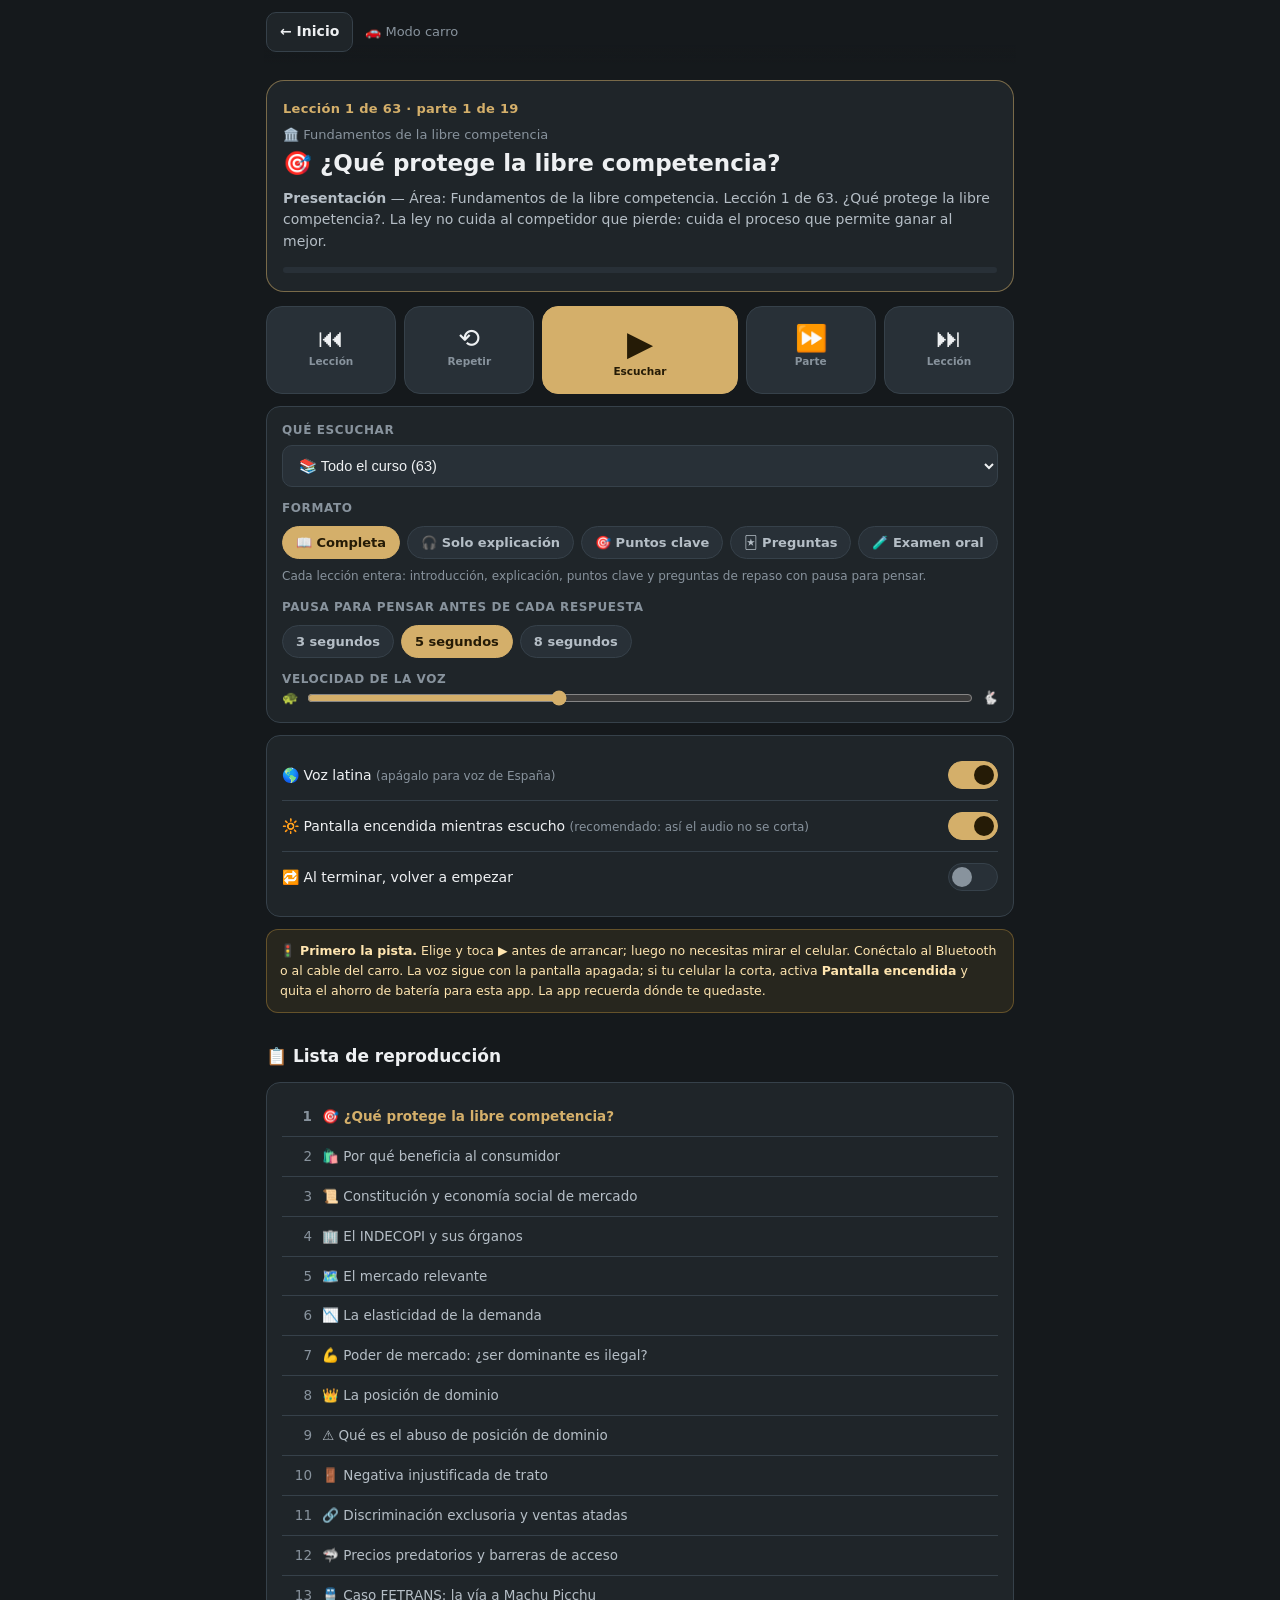
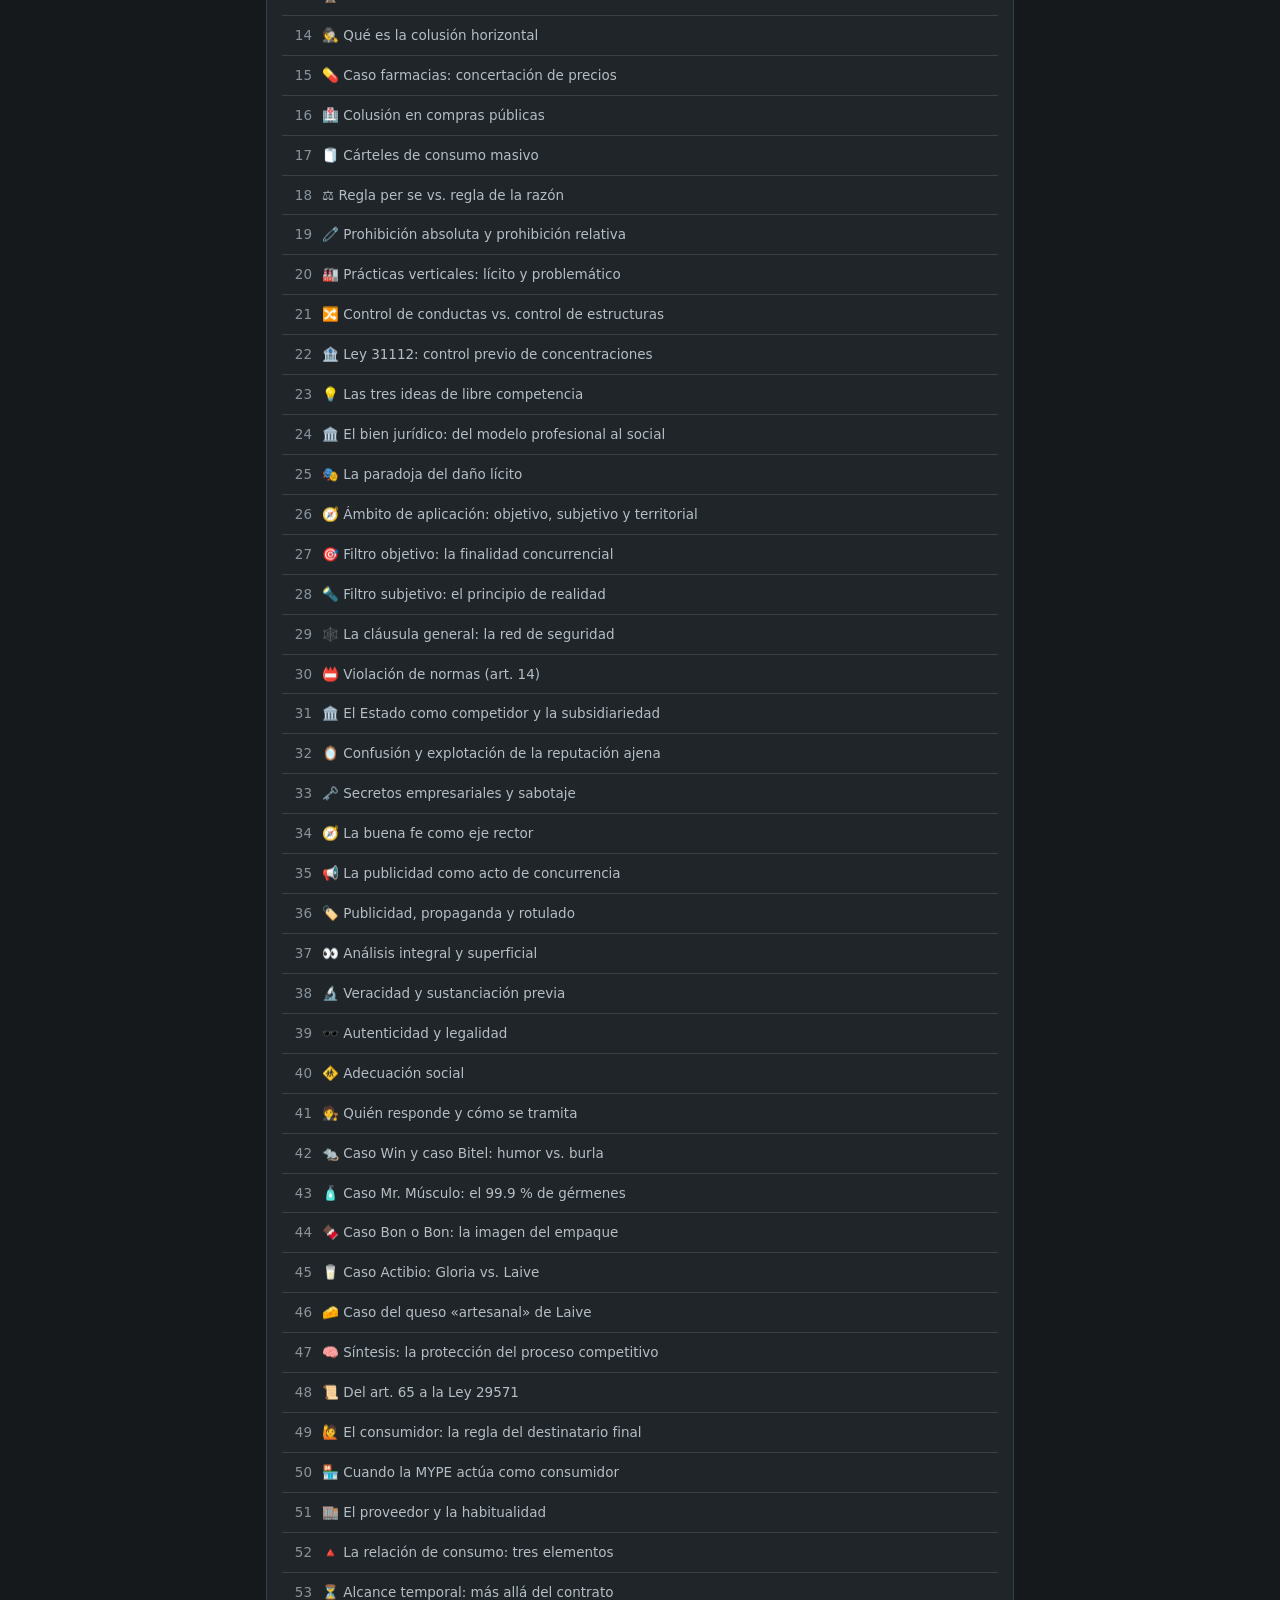
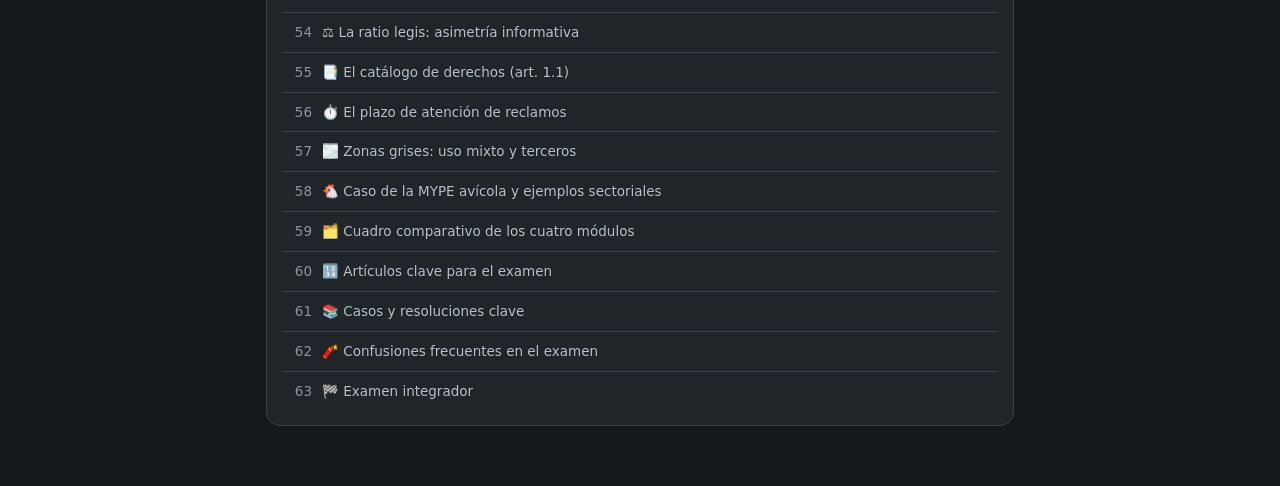
==== assets/web/carro.html @ 7681a57b "Libre Competencia PRO: app de estudio con audio y modo carro App formativa Android (Flutter WebView " ====
<!DOCTYPE html>
<html lang="es"><head><meta charset="UTF-8">
<meta name="viewport" content="width=device-width, initial-scale=1.0, viewport-fit=cover">
<title>Modo carro · Libre Competencia PRO</title><meta name="theme-color" content="#15191c">
<link rel="icon" href="data:,">
<link rel="stylesheet" href="assets/styles.css"></head>
<body>
<div class="topbar"><a class="back" href="index.html">← Inicio</a><span class="tt">🚗 Modo carro</span></div>
<div class="lesson-wrap">
  <div class="car-now">
    <div class="car-prog" id="prog">Cargando el curso…</div>
    <div class="car-area" id="area"></div>
    <div class="car-title" id="title">—</div>
    <div class="car-part" id="part"></div>
    <div class="car-bar"><div id="bar"></div></div>
  </div>
  <div class="car-ctrl">
    <button type="button" class="cbtn" id="bPrevL" aria-label="Lección anterior">⏮<small>Lección</small></button>
    <button type="button" class="cbtn" id="bRep" aria-label="Repetir parte">⟲<small>Repetir</small></button>
    <button type="button" class="cbtn play" id="bPlay" aria-label="Escuchar o pausar">▶<small>Escuchar</small></button>
    <button type="button" class="cbtn" id="bNextP" aria-label="Parte siguiente">⏩<small>Parte</small></button>
    <button type="button" class="cbtn" id="bNextL" aria-label="Lección siguiente">⏭<small>Lección</small></button>
  </div>

  <div class="tpanel">
    <div class="lbl" style="margin-top:0">Qué escuchar</div>
    <select class="sel" id="scope"></select>
    <div class="lbl">Formato</div>
    <div class="pills" id="fmt"></div>
    <div class="hint" id="fmtHelp"></div>
    <div class="lbl">Pausa para pensar antes de cada respuesta</div>
    <div class="pills" id="pausa"></div>
    <div class="lbl">Velocidad de la voz</div>
    <div class="speed"><span>🐢</span><input type="range" id="rate" min="0.2" max="1.0" step="0.05"><span>🐇</span></div>
  </div>

  <div class="tpanel">
    <div class="toggle"><span>🌎 Voz latina <small class="hint">(apágalo para voz de España)</small></span><span class="sw" id="swLang" role="switch"></span></div>
    <div class="toggle"><span>🔆 Pantalla encendida mientras escucho <small class="hint">(recomendado: así el audio no se corta)</small></span><span class="sw" id="swAwake" role="switch"></span></div>
    <div class="toggle"><span>🔁 Al terminar, volver a empezar</span><span class="sw" id="swLoop" role="switch"></span></div>
  </div>

  <div class="warnbox">🚦 <b>Primero la pista.</b> Elige y toca ▶ antes de arrancar; luego no necesitas mirar el celular. Conéctalo al Bluetooth o al cable del carro. La voz sigue con la pantalla apagada; si tu celular la corta, activa <b>Pantalla encendida</b> y quita el ahorro de batería para esta app. La app recuerda dónde te quedaste.</div>

  <div class="block-title">📋 Lista de reproducción</div>
  <div class="tpanel queue" id="queue"><div class="empty">Cargando…</div></div>
</div>

<script src="assets/catalog.js"></script><script src="assets/engine.js"></script><script src="assets/all.js"></script>
<script>
(function () {
  var $ = function (id) { return document.getElementById(id); };
  var LET = 'ABCDE';
  var FMTS = [
    { k: 'full', t: '📖 Completa', d: 'Cada lección entera: introducción, explicación, puntos clave y preguntas de repaso con pausa para pensar.' },
    { k: 'expl', t: '🎧 Solo explicación', d: 'La lección de corrido, sin preguntas: ideal para la primera vuelta.' },
    { k: 'claves', t: '🎯 Puntos clave', d: 'Solo las ideas que se preguntan: repaso rápido de todo el temario.' },
    { k: 'fichas', t: '🃏 Preguntas', d: 'Pregunta, pausa para que respondas en voz alta, y la respuesta.' },
    { k: 'oral', t: '🧪 Examen oral', d: 'Las preguntas del quiz con sus opciones; piensa la letra y escucha la correcta con su explicación.' }
  ];
  var PAUSAS = [3000, 5000, 8000];

  var cfg = Store.get('carcfg', { scope: 'all', fmt: 'full', pausa: 5000, loop: false });
  var ALLL = [], lessons = [], items = [], starts = [], cur = 0, playing = false;
  var heard = Store.get('heard', {});

  function scopes() {
    var out = [{ v: 'all', t: '📚 Todo el curso', f: function () { return true; } }];
    MODULES.forEach(function (m) {
      out.push({ v: 'm' + m.mod, t: m.icon + ' Módulo ' + m.mod + ' · ' + m.t, f: function (a) { return a.mod === m.mod; } });
    });
    CATALOG.forEach(function (a, ai) {
      out.push({ v: 'a' + ai, t: '   ' + a.icon + ' ' + a.area, f: function (x) { return x === a; }, area: true });
    });
    return out;
  }
  var SCOPES = scopes();
  function scopeObj(v) { for (var i = 0; i < SCOPES.length; i++) if (SCOPES[i].v === v) return SCOPES[i]; return SCOPES[0]; }

  function opciones(q) { return q.opts.map(function (o, k) { return 'Opción ' + LET.charAt(k) + ': ' + sinPunto(toSpeech(o)); }).join('. ') + '.'; }

  // Construye el guion de toda la selección. items[i] = {text, pause, L, lbl}
  function build() {
    var s = scopeObj(cfg.scope);
    lessons = ALLL.filter(function (L) { var a = CATALOG.filter(function (x) { return x.area === L._area; })[0]; return s.f(a); });
    items = []; starts = [];
    var m = lessons.length, lastArea = '';
    lessons.forEach(function (L, n) {
      starts.push(items.length);
      var cab = 'Lección ' + (n + 1) + ' de ' + m + '. ';
      if (L._area !== lastArea) { cab = 'Área: ' + L._area + '. ' + cab; lastArea = L._area; }
      var head = { text: cab + sinPunto(L.title) + '.' + (cfg.fmt === 'full' || cfg.fmt === 'expl' ? ' ' + (L.subtitle || '') : ''), pause: 500, L: n, lbl: 'Presentación' };
      items.push(head);
      var parts = [];
      if (cfg.fmt === 'full' || cfg.fmt === 'expl') {
        parts = partesLeccion(L, { preguntas: cfg.fmt === 'full', pausa: cfg.pausa });
      } else if (cfg.fmt === 'claves') {
        parts = partesLeccion(L, { soloClaves: true });
      } else if (cfg.fmt === 'fichas') {
        (L.flashcards || []).forEach(function (c, i) {
          parts.push({ text: 'Pregunta ' + (i + 1) + '. ' + toSpeech(c.q), pause: cfg.pausa, k: 'fq', i: i });
          parts.push({ text: 'Respuesta. ' + toSpeech(c.a), pause: 800, k: 'fa', i: i });
        });
      } else if (cfg.fmt === 'oral') {
        (L.quiz || []).forEach(function (q, i) {
          parts.push({ text: 'Pregunta ' + (i + 1) + '. ' + toSpeech(q.q) + ' ' + opciones(q), pause: cfg.pausa + 2000, k: 'oq', i: i });
          parts.push({ text: 'La respuesta correcta es la ' + LET.charAt(q.correct) + ': ' + sinPunto(toSpeech(q.opts[q.correct])) + '. ' + toSpeech(q.why || ''), pause: 900, k: 'oa', i: i });
        });
      }
      parts.forEach(function (p) {
        var lbl = p.k === 'intro' ? 'Introducción' : p.k === 'sec' ? (L.sections[p.i] || {}).h : p.k === 'kp' ? 'Puntos clave' :
          p.k === 'fq0' ? 'Preguntas de repaso' : (p.k === 'fq' || p.k === 'oq') ? 'Pregunta ' + (p.i + 1) : (p.k === 'fa' || p.k === 'oa') ? 'Respuesta ' + (p.i + 1) : '';
        items.push({ text: p.text, pause: p.pause || 0, L: n, lbl: lbl });
      });
    });
    if (items.length) items.push({ text: 'Terminaste: ' + s.t.replace(/^\W+/, '') + '. Buen trabajo. Repite cuando quieras o cambia de formato para repasar de otra manera.', pause: 0, L: m - 1, lbl: 'Fin' });
  }

  function key() { return cfg.scope + '|' + cfg.fmt + '|' + items.length; }
  function save() {
    var L = lessons[(items[cur] || {}).L];
    Store.set('car', { key: key(), idx: cur, titulo: L ? L.title : '' });
  }

  function render() {
    var it = items[cur];
    $('bPlay').innerHTML = playing ? '⏸<small>Pausa</small>' : '▶<small>' + (cur > 0 ? 'Seguir' : 'Escuchar') + '</small>';
    if (!it) {
      $('prog').textContent = lessons.length ? 'Listo para escuchar' : 'No se encontraron lecciones';
      $('title').textContent = '—'; $('area').textContent = ''; $('part').textContent = ''; return;
    }
    var L = lessons[it.L];
    var a = starts[it.L], b = it.L + 1 < starts.length ? starts[it.L + 1] : items.length;
    $('prog').textContent = 'Lección ' + (it.L + 1) + ' de ' + lessons.length + ' · parte ' + (cur - a + 1) + ' de ' + (b - a);
    $('area').textContent = (L._areaIcon || '') + ' ' + L._area;
    $('title').textContent = (L.icon ? L.icon + ' ' : '') + L.title;
    $('part').innerHTML = '<b>' + (it.lbl || '') + '</b>' + (it.lbl ? ' — ' : '') + it.text.slice(0, 240) + (it.text.length > 240 ? '…' : '');
    $('bar').style.width = Math.round((cur + 1) / items.length * 100) + '%';
    [].forEach.call(document.querySelectorAll('#queue a'), function (q, n) {
      q.classList.toggle('cur', n === it.L);
      var ok = q.querySelector('.ok');
      ok.textContent = heard[lessons[n].id] ? '🎧 ✓' : '';
    });
  }

  function renderQueue() {
    var q = $('queue'); q.innerHTML = '';
    if (!lessons.length) { q.innerHTML = '<div class="empty">No hay lecciones en esta selección.</div>'; return; }
    lessons.forEach(function (L, n) {
      var a = document.createElement('a'); a.href = '#';
      a.innerHTML = '<span class="n">' + (n + 1) + '</span><span>' + (L.icon || '') + ' ' + L.title + '</span><span class="ok"></span>';
      a.onclick = function (e) { e.preventDefault(); play(starts[n]); window.scrollTo({ top: 0, behavior: 'smooth' }); };
      q.appendChild(a);
    });
  }

  function markHeard(k) {
    var it = items[k];
    if (!it) return;
    var next = items[k + 1];
    if (!next || next.L !== it.L) {
      var L = lessons[it.L];
      if (L && !heard[L.id]) { heard[L.id] = true; Store.set('heard', heard); }
    }
  }

  function play(i) {
    if (!items.length) return;
    Speak.stop(); // cierra la lista anterior (su onStop) antes de marcar la nueva como activa
    cur = Math.max(0, Math.min(items.length - 1, i));
    playing = true; render(); save();
    Speak.list(items, {
      start: cur,
      onAt: function (k) { cur = k; markHeard(k); render(); save(); },
      onEnd: function () {
        playing = false;
        if (cfg.loop) { play(0); return; }
        render();
      },
      onStop: function () { playing = false; render(); }
    });
  }
  function pause() { Speak.stop(); playing = false; render(); }

  $('bPlay').onclick = function () { if (playing) pause(); else play(cur); };
  $('bRep').onclick = function () { play(cur); };
  $('bNextP').onclick = function () { play(cur + 1); };
  $('bNextL').onclick = function () { var L = (items[cur] || {}).L || 0; if (L + 1 < starts.length) play(starts[L + 1]); };
  $('bPrevL').onclick = function () {
    var L = (items[cur] || {}).L || 0;
    play(cur - starts[L] > 2 || L === 0 ? starts[L] : starts[L - 1]);
  };

  // --- Controles de configuración ---
  var sel = $('scope');
  var g1 = document.createElement('optgroup'); g1.label = 'Curso y módulos';
  var g2 = document.createElement('optgroup'); g2.label = 'Por área';
  SCOPES.forEach(function (s) {
    var n = 0;
    CATALOG.forEach(function (a) { if (s.f(a)) n += a.lessons.length; });
    var o = document.createElement('option'); o.value = s.v; o.textContent = s.t.trim() + ' (' + n + ')';
    (s.area ? g2 : g1).appendChild(o);
  });
  sel.appendChild(g1); sel.appendChild(g2);
  sel.value = cfg.scope;
  sel.onchange = function () { cfg.scope = sel.value; Store.set('carcfg', cfg); rebuild(0); };

  function pills(box, list, get, set) {
    box.innerHTML = '';
    list.forEach(function (x) {
      var b = document.createElement('button'); b.type = 'button'; b.className = 'pill' + (get() === x.k ? ' on' : ''); b.textContent = x.t;
      b.onclick = function () { set(x.k); pills(box, list, get, set); };
      box.appendChild(b);
    });
  }
  function fmtHelp() { $('fmtHelp').textContent = FMTS.filter(function (f) { return f.k === cfg.fmt; })[0].d; }
  pills($('fmt'), FMTS, function () { return cfg.fmt; }, function (k) { cfg.fmt = k; Store.set('carcfg', cfg); fmtHelp(); rebuild(-1); });
  fmtHelp();
  pills($('pausa'), PAUSAS.map(function (p) { return { k: p, t: (p / 1000) + ' segundos' }; }),
    function () { return cfg.pausa; }, function (k) { cfg.pausa = k; Store.set('carcfg', cfg); rebuild(cur); });

  var rate = $('rate'); rate.value = Speak.rate;
  rate.oninput = function () { Speak.setRate(parseFloat(rate.value)); };

  function sw(el, on, cb) {
    el.classList.toggle('on', !!on);
    el.onclick = function () { on = !on; el.classList.toggle('on', on); cb(on); };
  }
  sw($('swLang'), Speak.lang !== 'es-ES', function (on) { Speak.setLang(on ? 'es-US' : 'es-ES'); });
  var awake = Store.get('awake', true); // por defecto encendida: lo más fiable en el carro
  Speak.awake(awake);
  sw($('swAwake'), awake, function (on) { Store.set('awake', on); Speak.awake(on); });
  sw($('swLoop'), cfg.loop, function (on) { cfg.loop = on; Store.set('carcfg', cfg); });

  // Al cambiar formato o selección se rearma el guion; se intenta conservar la lección actual.
  function rebuild(pos) {
    var wasPlaying = playing, Lcur = (items[cur] || {}).L, idCur = lessons[Lcur] ? lessons[Lcur].id : null;
    if (playing) Speak.stop();
    playing = false;
    build(); renderQueue();
    if (pos === -1) {
      cur = 0;
      lessons.forEach(function (L, n) { if (L.id === idCur) cur = starts[n]; });
    } else cur = Math.max(0, Math.min(items.length - 1, pos));
    render(); save();
    if (wasPlaying) play(cur);
  }

  window.addEventListener('pagehide', function () { try { Speak.stop(); Speak.awake(false); } catch (e) {} });

  loadAll(function (ALL) {
    ALLL = ALL;
    var desde = (new URLSearchParams(location.search).get('desde') || '').replace(/[^a-z0-9\-]/gi, '');
    if (desde) {
      var inScope = false, s = scopeObj(cfg.scope);
      CATALOG.forEach(function (a) { a.lessons.forEach(function (l) { if (l.id === desde && s.f(a)) inScope = true; }); });
      if (!inScope) { cfg.scope = 'all'; sel.value = 'all'; Store.set('carcfg', cfg); }
    }
    build(); renderQueue();
    var saved = Store.get('car', null);
    cur = 0;
    if (desde) lessons.forEach(function (L, n) { if (L.id === desde) cur = starts[n]; });
    else if (saved && saved.key === key() && saved.idx < items.length) cur = saved.idx;
    render();
  });
})();
</script>
</body></html>
---- assets/web/assets/styles.css ----
/* ============ Libre Competencia PRO — estilos (carbón y dorado) ============ */
:root{
  --bg:#15191c; --panel:#1f2529; --panel2:#283037; --border:#36414a;
  --ink:#eef0f2; --mut:#b5bec6; --dim:#88939d;
  --acc:#d4af6a; --acc-ink:#251b06; --ok:#3fbf7f; --bad:#ff6b6b; --warn:#f5b947;
  /* acentos por área */
  --a1:#d4af6a; --a2:#5b9cf5; --a3:#ff7a59; --a4:#e2557a; --a5:#9b7cff; --a6:#38bdb0;
  --a7:#4fb6e8; --a8:#7fc95b; --a9:#f59e3b; --a10:#ef6fd1; --a11:#3fbf7f; --a12:#2fb5c9; --a13:#f2c94c;
}
*{box-sizing:border-box; -webkit-tap-highlight-color:transparent;}
html,body{margin:0; padding:0;}
body{
  background:var(--bg); color:var(--ink);
  font-family:-apple-system,BlinkMacSystemFont,'Segoe UI',Roboto,system-ui,sans-serif;
  font-size:15px; line-height:1.55; padding:0 14px 40px; max-width:780px; margin:0 auto;
}
h1,h2{margin:0;}
a{color:inherit; text-decoration:none;}
button{font-family:inherit;}

/* ---- Home ---- */
.head{padding:18px 4px 6px;}
.head h1{font-size:29px; font-weight:800; letter-spacing:-.5px;}
.head h1 .em{color:var(--acc);}
.lead{color:var(--mut); margin-top:8px; font-size:14px;}
.chips{display:flex; flex-wrap:wrap; gap:6px; margin-top:12px;}
.chip{background:var(--panel); border:1px solid var(--border); border-radius:999px; padding:5px 11px; font-size:12px; color:var(--mut);}
.progress-wrap{margin-top:14px;}
.progress-bar{height:9px; background:var(--panel2); border-radius:999px; overflow:hidden; border:1px solid var(--border);}
.progress-fill{height:100%; background:linear-gradient(90deg,var(--acc),#f3dfae); width:0; transition:width .5s;}
.progress-txt{font-size:12px; color:var(--dim); margin-top:5px;}

.carhero{display:flex; align-items:center; gap:14px; margin:16px 0 4px; padding:16px;
  background:linear-gradient(135deg,rgba(212,175,106,.22),rgba(212,175,106,.06));
  border:1px solid rgba(212,175,106,.55); border-radius:16px;}
.carhero .big{font-size:38px;}
.carhero .ct{font-weight:800; font-size:17px; color:var(--acc);}
.carhero .cd{font-size:13px; color:var(--mut); margin-top:2px;}
.carhero:active{filter:brightness(1.1);}

.modgrid{display:grid; grid-template-columns:repeat(2,1fr); gap:8px; margin-top:12px;}
@media(max-width:520px){ .modgrid{grid-template-columns:1fr;} }
.mod{background:var(--panel); border:1px solid var(--border); border-radius:12px; padding:10px 12px; font-size:13px;}
.mod b{display:block; font-size:14px; color:var(--ink);}
.mod span{color:var(--dim); font-size:12px;}
.mod:active{background:var(--panel2);}

.search{margin:16px 0 6px;}
.search input{width:100%; background:var(--panel); border:1px solid var(--border); color:var(--ink);
  border-radius:12px; padding:13px 15px; font-size:15px; outline:none;}
.search input:focus{border-color:var(--acc);}

.modtitle{margin:28px 0 0; padding:10px 12px; border-radius:12px; background:var(--panel2);
  border:1px solid var(--border); font-weight:800; font-size:15px; color:var(--acc); scroll-margin-top:12px;}
.section{margin:18px 0 10px; padding:0 2px; scroll-margin-top:12px;}
.section .t{font-size:16px; font-weight:700;}
.section .sdesc{font-size:12.5px; color:var(--dim); margin-top:3px;}

.grid{display:grid; grid-template-columns:repeat(2,1fr); gap:10px;}
@media(max-width:520px){ .grid{grid-template-columns:1fr;} }
.card{position:relative; background:var(--panel); border:1px solid var(--border);
  border-left:4px solid var(--acc); border-radius:14px; padding:13px 13px 12px; display:flex; flex-direction:column; min-height:112px;}
.card:active{background:var(--panel2);}
.card .ico{font-size:24px;}
.card .ct{font-weight:700; margin-top:5px; font-size:14.5px;}
.card .cd{color:var(--mut); font-size:12.5px; margin-top:4px; flex:1;}
.card .go{color:var(--acc); font-size:12.5px; font-weight:600; margin-top:8px;}
.card .done{position:absolute; top:10px; right:10px; font-size:10.5px; color:var(--ok);
  background:rgba(63,191,127,.13); border:1px solid rgba(63,191,127,.4); padding:2px 7px; border-radius:999px;}

.foot{margin-top:30px; padding:16px 4px; color:var(--dim); font-size:12px; border-top:1px solid var(--border); line-height:1.7;}

.toolbar{display:flex; flex-wrap:wrap; gap:7px; margin:14px 0 4px;}
.toolbar a{background:var(--panel); border:1px solid var(--border); border-radius:10px;
  padding:8px 12px; font-size:12.5px; color:var(--mut); font-weight:600;}
.toolbar a:active{background:var(--panel2);}
.toc{display:flex; flex-wrap:wrap; gap:7px; margin:16px 0 2px;}
.toc a{background:var(--panel); border:1px solid var(--border); border-radius:10px; padding:7px 11px; font-size:12.5px; color:var(--mut); font-weight:600;}
.toc a:active{background:var(--panel2); border-color:var(--acc);}

/* ============ Página de lección ============ */
.topbar{display:flex; align-items:center; gap:12px; padding:12px 2px; position:sticky; top:0;
  background:linear-gradient(180deg,var(--bg) 70%,transparent); z-index:20;}
.back{background:var(--panel); border:1px solid var(--border); border-radius:10px; padding:8px 13px; font-size:14px; font-weight:600; white-space:nowrap;}
.back:active{background:var(--panel2);}
.tt{color:var(--dim); font-size:13px; overflow:hidden; text-overflow:ellipsis; white-space:nowrap;}

.lesson-wrap{padding:4px 2px 20px;}
.area-badge{display:inline-block; font-size:11.5px; color:var(--mut); background:var(--panel);
  border:1px solid var(--border); border-radius:999px; padding:4px 11px; margin-bottom:8px;}
.lesson-title{font-size:24px; font-weight:800; letter-spacing:-.4px; line-height:1.25;}
.lesson-sub{color:var(--mut); margin-top:6px; font-size:14px;}
.norma-tag{margin-top:8px; font-size:12.5px; color:var(--warn); background:rgba(245,185,71,.1);
  border:1px solid rgba(245,185,71,.3); border-radius:8px; padding:6px 10px; display:inline-block;}

.audiobar{display:flex; align-items:center; gap:10px; margin:16px 0; flex-wrap:wrap;
  background:var(--panel); border:1px solid var(--border); border-radius:14px; padding:10px 12px; position:sticky; top:54px; z-index:15;}
.speed{display:flex; align-items:center; gap:7px; font-size:13px; color:var(--dim); flex:1; min-width:140px;}
.speed input[type=range]{flex:1; accent-color:var(--acc);}
.btn{border:none; border-radius:11px; padding:12px 15px; font-size:14.5px; font-weight:700; cursor:pointer; transition:.15s;}
.btn.primary{background:var(--acc); color:var(--acc-ink);}
.btn.primary:active{filter:brightness(.92);}
.btn.ghost{background:var(--panel2); border:1px solid var(--border); color:var(--ink);}
.btn.sm{padding:9px 13px; font-size:13.5px;}
a.btn{display:inline-block;}

.intro{background:linear-gradient(135deg,rgba(212,175,106,.13),rgba(212,175,106,.03));
  border:1px solid rgba(212,175,106,.3); border-radius:14px; padding:14px 15px; font-size:14.5px; color:var(--ink); margin-bottom:6px; transition:.2s;}
.intro p{margin:6px 0;}
.sec{background:var(--panel); border:1px solid var(--border); border-radius:14px; padding:6px 15px 14px; margin-top:12px; transition:.2s;}
.speaking{border-color:var(--acc) !important; box-shadow:0 0 0 2px rgba(212,175,106,.35);}
.sec-head{display:flex; align-items:center; justify-content:space-between; gap:10px; padding-top:10px;}
.sec-head h2{font-size:16.5px; font-weight:700; color:var(--ink);}
.sec-body{color:var(--mut); font-size:14px; margin-top:6px;}
.sec-body p{margin:8px 0;}
.sec-body ul,.sec-body ol{margin:8px 0; padding-left:20px;}
.sec-body li{margin:5px 0;}
.sec-body b,.sec-body strong{color:var(--ink);}
.hl{color:var(--acc); font-weight:600;}
.sec-body table{width:100%; border-collapse:collapse; margin:10px 0; font-size:13px; display:block; overflow-x:auto;}
.sec-body th,.sec-body td{border:1px solid var(--border); padding:7px 9px; text-align:left; vertical-align:top;}
.sec-body th{background:var(--panel2); color:var(--ink);}

.mini-audio{background:var(--panel2); border:1px solid var(--border); color:var(--ink);
  border-radius:9px; padding:6px 11px; font-size:14px; cursor:pointer; flex-shrink:0;}
.mini-audio:active{background:var(--acc); color:var(--acc-ink);}

.keypoints{background:rgba(91,156,245,.08); border:1px solid rgba(91,156,245,.3); border-radius:14px; padding:6px 15px 14px; margin-top:14px; transition:.2s;}
.kp-head{display:flex; align-items:center; justify-content:space-between; padding-top:10px; font-weight:700; font-size:15px;}
.keypoints ul{margin:8px 0 0; padding-left:20px;}
.keypoints li{margin:6px 0; font-size:14px; color:var(--ink);}

.block-title{font-size:17px; font-weight:800; margin:24px 0 10px; padding-top:6px;}

.flashwrap{display:grid; grid-template-columns:1fr; gap:10px;}
.flash{position:relative; perspective:1200px; min-height:130px; cursor:pointer; border-radius:14px; transition:.2s;}
.flash-inner{position:relative; width:100%; min-height:130px; transition:transform .5s; transform-style:preserve-3d;}
.flash.flip .flash-inner{transform:rotateY(180deg);}
.flash-face{position:absolute; inset:0; backface-visibility:hidden; -webkit-backface-visibility:hidden; border-radius:14px; padding:16px 15px;
  display:flex; flex-direction:column; justify-content:center; gap:8px; border:1px solid var(--border);}
.flash-q{background:var(--panel);}
.flash-a{background:linear-gradient(135deg,rgba(63,191,127,.15),rgba(63,191,127,.04)); border-color:rgba(63,191,127,.38); transform:rotateY(180deg);}
.flash-tag{font-size:10.5px; letter-spacing:1px; color:var(--dim); font-weight:700;}
.flash-q div, .flash-a div{font-size:14.5px; color:var(--ink);}
.flash-hint{font-size:11px; color:var(--dim);}
.flash-audio{position:absolute; top:10px; right:10px; z-index:3; background:var(--panel2);
  border:1px solid var(--border); color:var(--ink); border-radius:8px; padding:4px 9px; font-size:13px; cursor:pointer;}

.quiz{display:flex; flex-direction:column; gap:14px;}
.qitem{background:var(--panel); border:1px solid var(--border); border-radius:14px; padding:13px 14px;}
.q-head{display:flex; align-items:flex-start; justify-content:space-between; gap:10px;}
.q-text{font-weight:600; font-size:14.5px;}
.opts{display:flex; flex-direction:column; gap:8px; margin-top:11px;}
.opt{text-align:left; background:var(--panel2); border:1px solid var(--border); color:var(--ink);
  border-radius:10px; padding:11px 13px; font-size:14px; cursor:pointer;}
.opt:active{border-color:var(--acc);}
.opt.ok{background:rgba(63,191,127,.16); border-color:var(--ok); color:#c4f3da;}
.opt.bad{background:rgba(255,107,107,.14); border-color:var(--bad); color:#ffcfcf;}
.why{margin-top:10px; font-size:13px; border-radius:10px; padding:9px 11px;}
.why-ok{background:rgba(63,191,127,.1); border:1px solid rgba(63,191,127,.3); color:#c4f3da;}
.why-bad{background:rgba(245,185,71,.1); border:1px solid rgba(245,185,71,.3); color:#ffe5b0;}
.quiz-score{font-weight:700; color:var(--acc); text-align:center; padding:6px;}
.hint{font-size:12px; color:var(--dim); margin-top:6px; line-height:1.6;}

.lesson-nav{display:flex; justify-content:space-between; gap:10px; margin:26px 0 6px;}
.nav-btn{flex:1; background:var(--panel); border:1px solid var(--border); border-radius:12px; padding:12px;
  font-size:13px; font-weight:600; color:var(--mut); max-width:48%;}
.nav-btn.next{text-align:right; color:var(--acc);}
.nav-btn:active{background:var(--panel2);}
.err{background:rgba(255,107,107,.1); border:1px solid var(--bad); border-radius:12px; padding:16px; color:#ffcfcf; margin-top:20px;}
.warnbox{background:rgba(245,185,71,.08); border:1px solid rgba(245,185,71,.3);
  border-radius:12px; padding:11px 13px; font-size:12.5px; color:#ffe5b0; margin-top:12px; line-height:1.6;}

/* ============ Herramientas ============ */
.tpanel{background:var(--panel); border:1px solid var(--border); border-radius:14px; padding:14px 15px; margin-top:12px;}
.tpanel h2{font-size:16.5px; font-weight:700; margin-bottom:4px;}
.pills{display:flex; flex-wrap:wrap; gap:7px; margin:8px 0;}
.pill{background:var(--panel2); border:1px solid var(--border); border-radius:999px;
  padding:8px 13px; font-size:13px; color:var(--mut); cursor:pointer; font-weight:600;}
.pill.on{background:var(--acc); border-color:var(--acc); color:var(--acc-ink);}
.lbl{font-size:12px; color:var(--dim); font-weight:700; letter-spacing:.6px; text-transform:uppercase; margin-top:12px;}
select.sel{width:100%; background:var(--panel2); border:1px solid var(--border); color:var(--ink);
  border-radius:10px; padding:11px 12px; font-size:14.5px; margin-top:6px; outline:none;}
.item{background:var(--panel); border:1px solid var(--border); border-left:4px solid var(--acc); border-radius:12px; padding:12px 14px; margin-top:10px; transition:.2s;}
.item .it{font-weight:700; font-size:14.5px; display:flex; justify-content:space-between; gap:10px; align-items:flex-start;}
.item .im{font-size:13.5px; color:var(--mut); margin-top:6px;}
.item .im b{color:var(--ink);}
.item .tag{display:inline-block; font-size:11px; border:1px solid var(--border); border-radius:999px; padding:2px 9px; color:var(--dim); margin:6px 6px 0 0;}
.item .tag.c{color:var(--warn); border-color:rgba(245,185,71,.4);}
.empty{color:var(--dim); font-size:13px; padding:14px 2px;}

/* ============ Modo carro ============ */
.car-now{margin-top:12px; padding:18px 16px; border-radius:18px; background:var(--panel);
  border:1px solid rgba(212,175,106,.5); min-height:170px;}
.car-prog{font-size:13px; color:var(--acc); font-weight:700; letter-spacing:.3px;}
.car-area{font-size:13px; color:var(--dim); margin-top:6px;}
.car-title{font-size:23px; font-weight:800; line-height:1.25; margin-top:4px;}
.car-part{font-size:14px; color:var(--mut); margin-top:10px; max-height:6.3em; overflow:hidden;}
.car-bar{height:6px; background:var(--panel2); border-radius:999px; overflow:hidden; margin-top:14px;}
.car-bar div{height:100%; background:var(--acc); width:0; transition:width .4s;}
.car-ctrl{display:grid; grid-template-columns:1fr 1fr 1.5fr 1fr 1fr; gap:8px; margin-top:14px;}
.cbtn{background:var(--panel2); border:1px solid var(--border); color:var(--ink); border-radius:16px;
  font-size:26px; padding:16px 0; cursor:pointer; display:flex; flex-direction:column; align-items:center; gap:2px;}
.cbtn small{font-size:10.5px; color:var(--dim); font-weight:600;}
.cbtn.play{background:var(--acc); color:var(--acc-ink); border-color:var(--acc); font-size:34px;}
.cbtn.play small{color:var(--acc-ink);}
.cbtn:active{filter:brightness(1.15);}
.toggle{display:flex; align-items:center; justify-content:space-between; gap:12px; padding:11px 0; border-top:1px solid var(--border); font-size:14px;}
.toggle:first-child{border-top:none;}
.sw{width:50px; height:28px; border-radius:999px; background:var(--panel2); border:1px solid var(--border); position:relative; flex-shrink:0; cursor:pointer;}
.sw::after{content:''; position:absolute; top:3px; left:3px; width:20px; height:20px; border-radius:50%; background:var(--dim); transition:.2s;}
.sw.on{background:var(--acc); border-color:var(--acc);}
.sw.on::after{left:25px; background:var(--acc-ink);}
.queue a{display:flex; gap:10px; align-items:center; padding:9px 4px; border-top:1px solid var(--border); font-size:13.5px; color:var(--mut);}
.queue a:first-child{border-top:none;}
.queue a.cur{color:var(--acc); font-weight:700;}
.queue a .n{width:26px; text-align:right; color:var(--dim); flex-shrink:0;}
.queue a .ok{margin-left:auto; color:var(--ok); font-size:12px;}
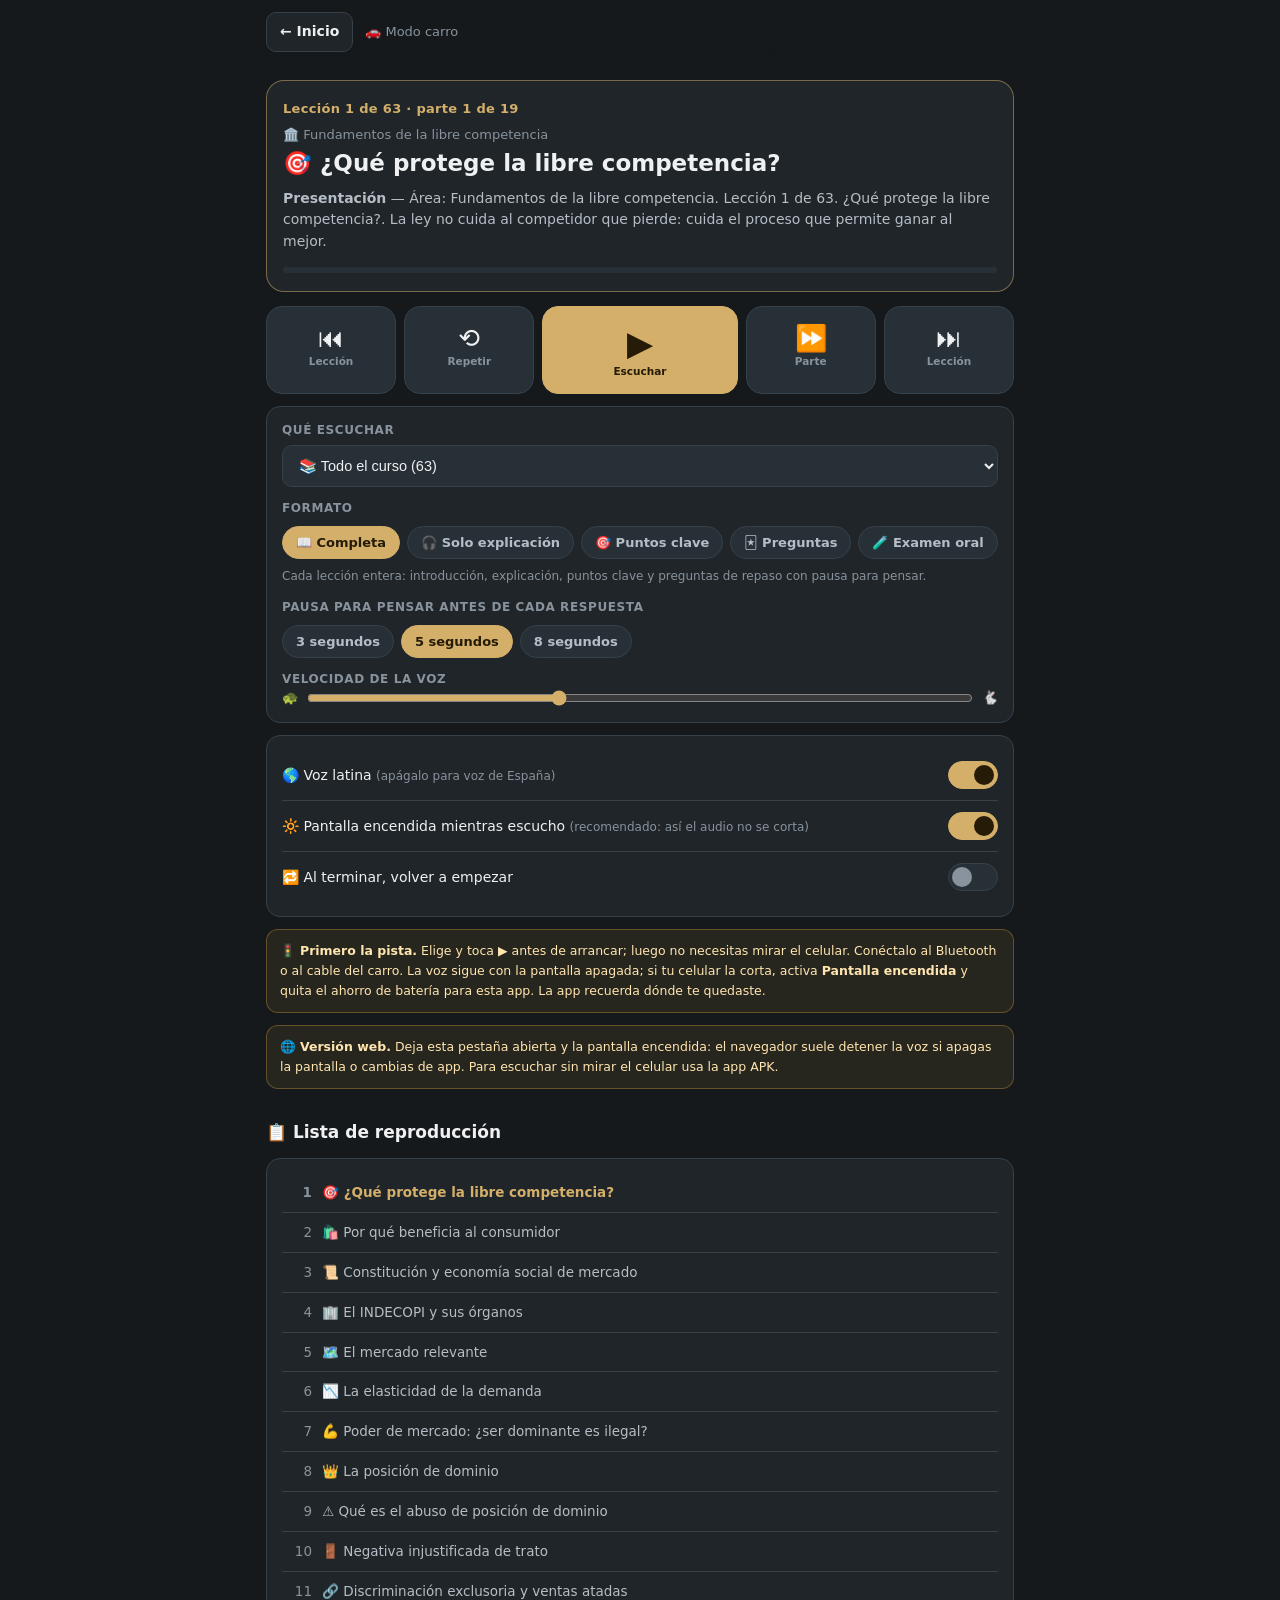
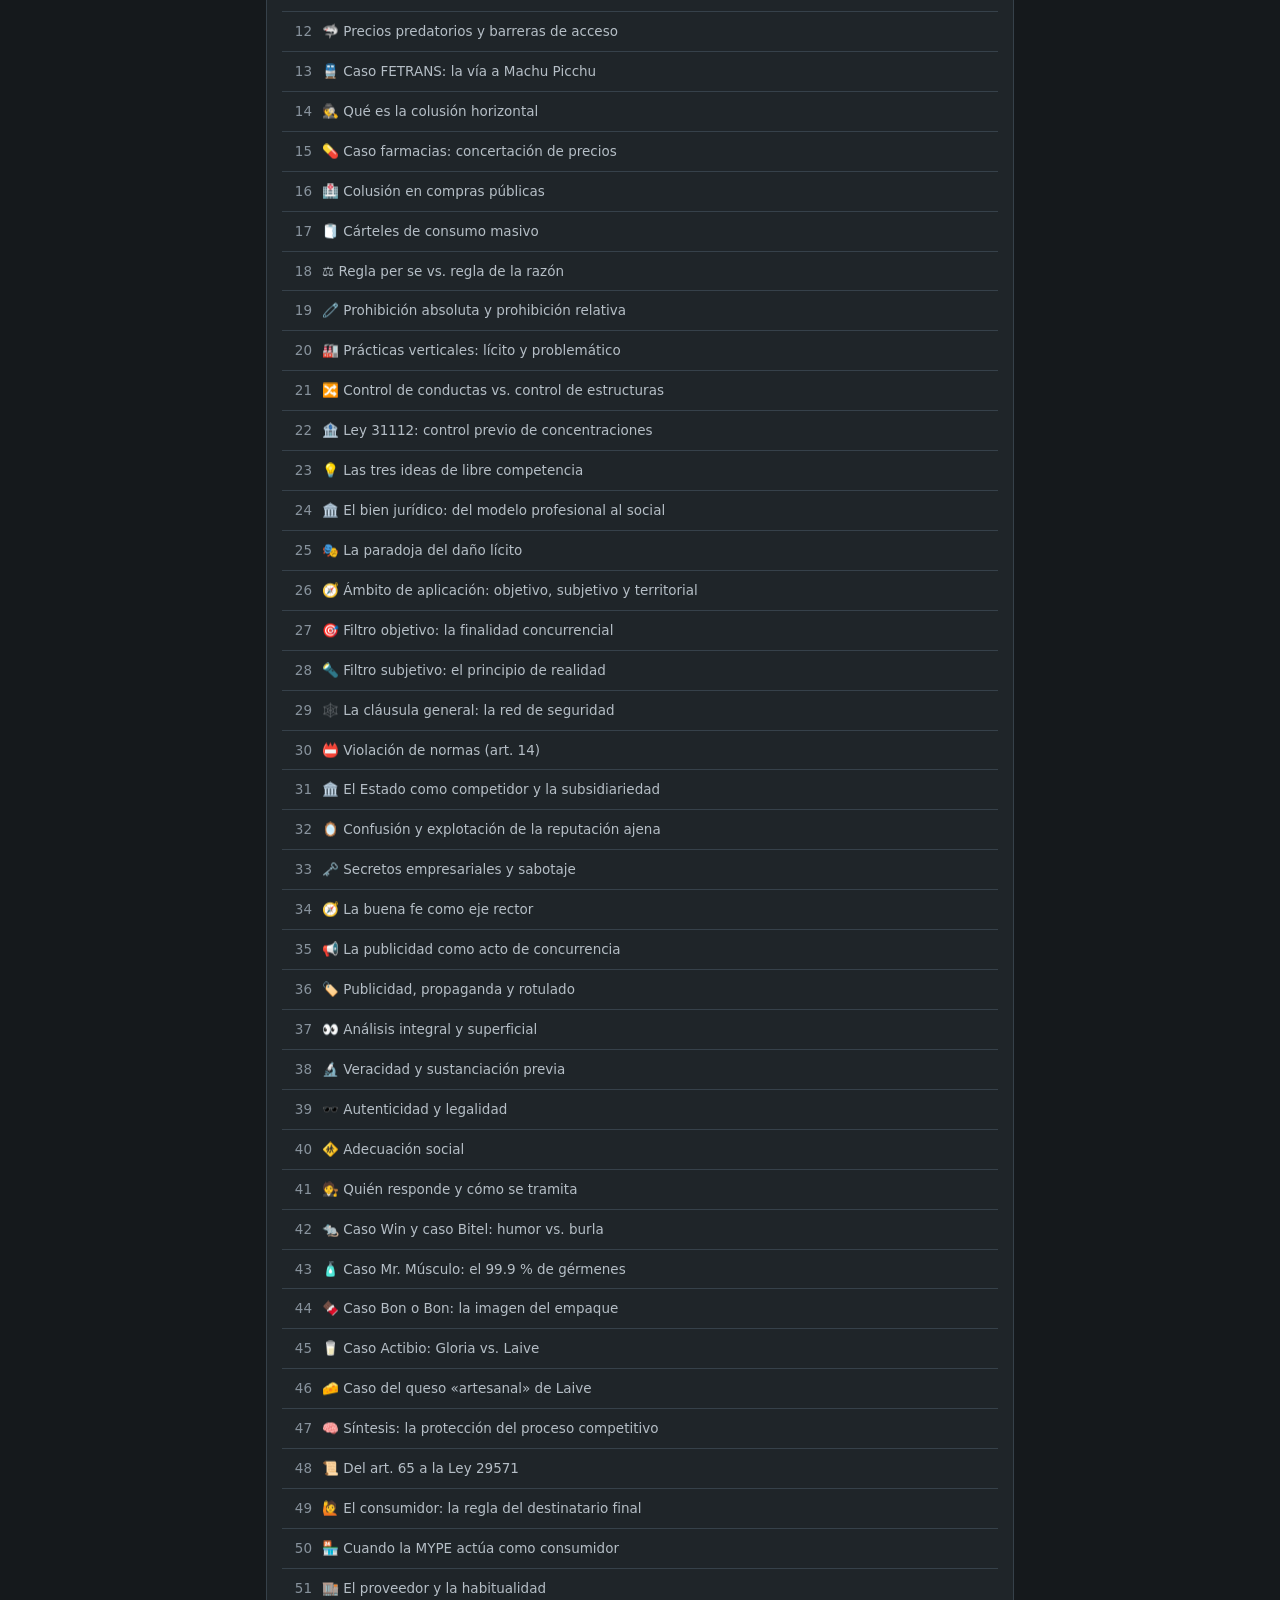
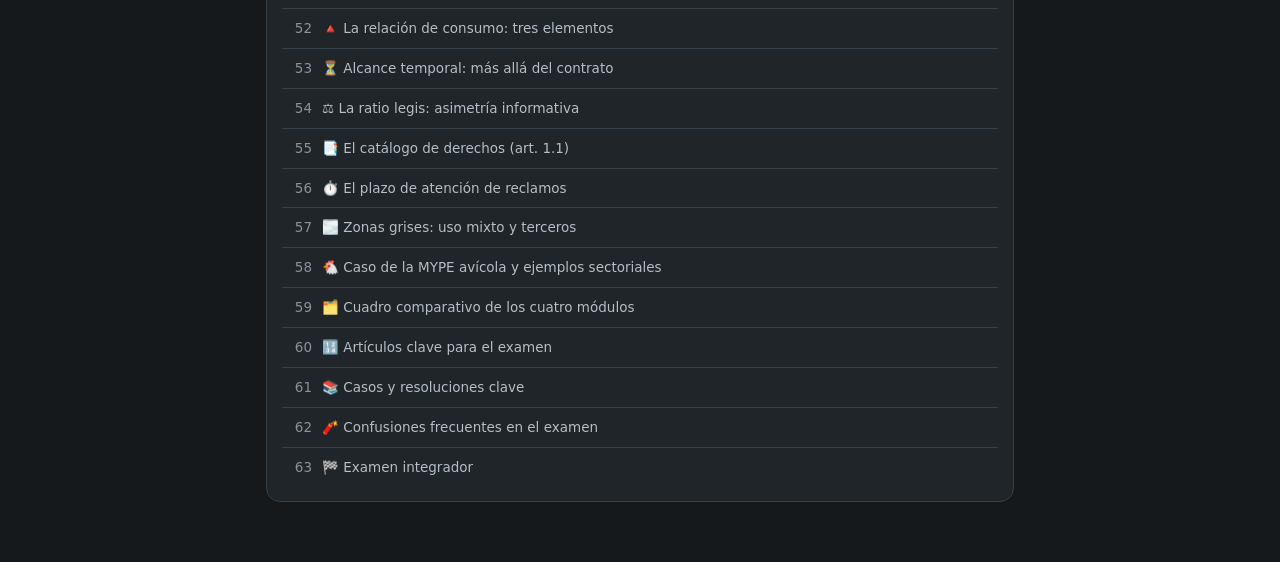
==== commit baf0e4d8: "Versión HTML: archivo único autónomo y PWA instalable - scripts/build_html.js genera dist/libre-comp" ====
--- a/assets/web/carro.html
+++ b/assets/web/carro.html
@@ -41,6 +41,8 @@
   </div>
 
   <div class="warnbox">🚦 <b>Primero la pista.</b> Elige y toca ▶ antes de arrancar; luego no necesitas mirar el celular. Conéctalo al Bluetooth o al cable del carro. La voz sigue con la pantalla apagada; si tu celular la corta, activa <b>Pantalla encendida</b> y quita el ahorro de batería para esta app. La app recuerda dónde te quedaste.</div>
+
+  <div class="warnbox" id="webnote" style="display:none"></div>
 
   <div class="block-title">📋 Lista de reproducción</div>
   <div class="tpanel queue" id="queue"><div class="empty">Cargando…</div></div>
@@ -248,6 +250,15 @@
 
   window.addEventListener('pagehide', function () { try { Speak.stop(); Speak.awake(false); } catch (e) {} });
 
+  // Versión web (navegador, PWA o archivo HTML): la voz depende del navegador y suele detenerse con la pantalla apagada.
+  setTimeout(function () {
+    if (Speak.native()) return;
+    var n = $('webnote'); n.style.display = '';
+    n.innerHTML = '🌐 <b>Versión web.</b> ' + (navigator.wakeLock
+      ? 'Deja esta pestaña abierta y la pantalla encendida: el navegador suele detener la voz si apagas la pantalla o cambias de app. Para escuchar sin mirar el celular usa la app APK.'
+      : 'Este archivo local no puede mantener la pantalla encendida. Desactiva el apagado automático de pantalla en Ajustes mientras escuchas, o usa la versión instalable por internet o la app APK.');
+  }, 800);
+
   loadAll(function (ALL) {
     ALLL = ALL;
     var desde = (new URLSearchParams(location.search).get('desde') || '').replace(/[^a-z0-9\-]/gi, '');
